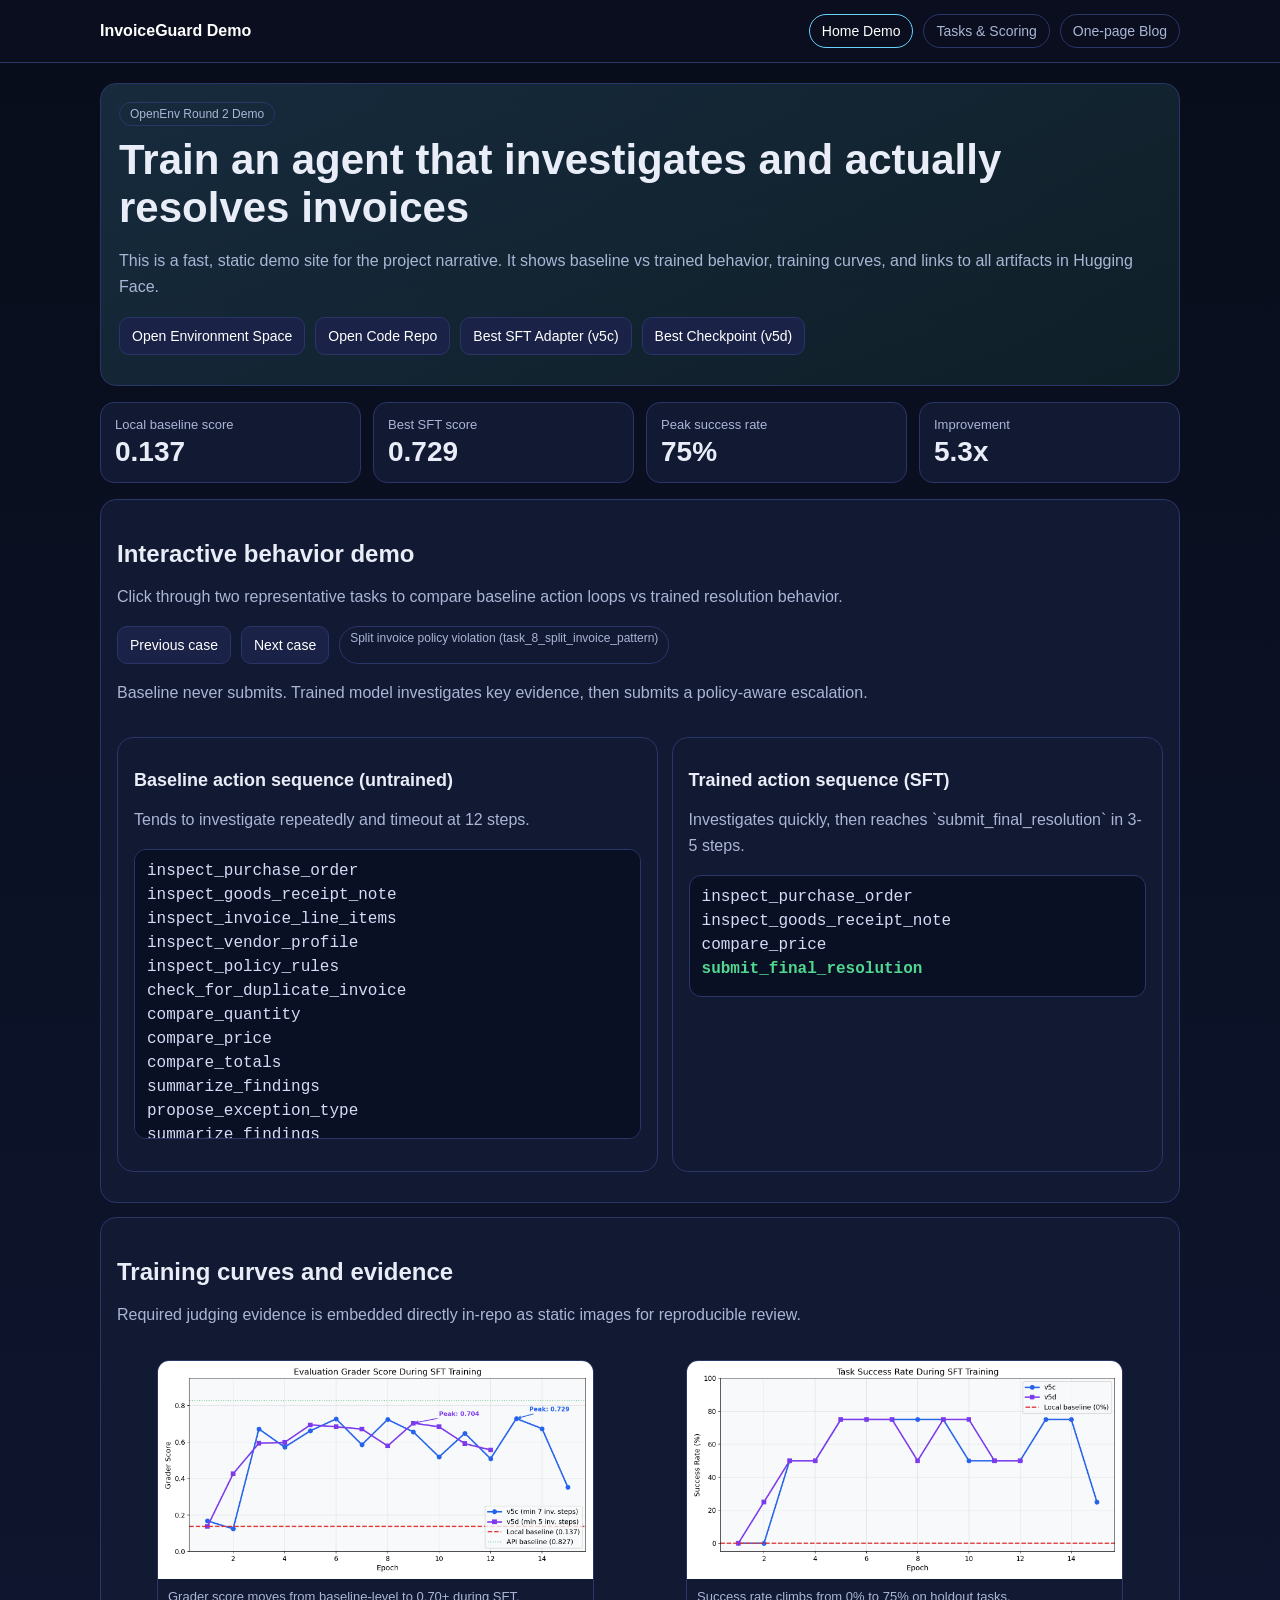
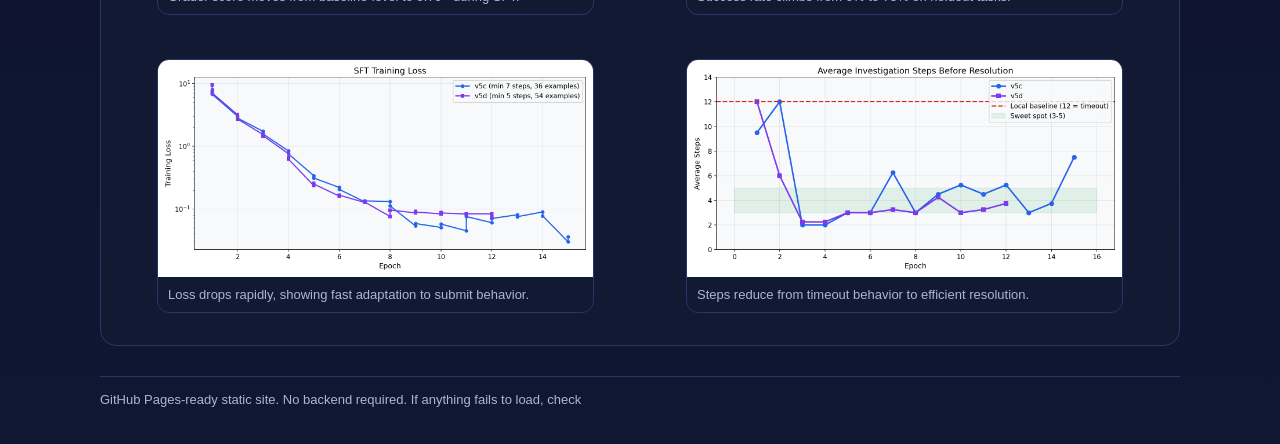
==== docs/index.html @ 2f69aa4b "Refine BLOG.md and README.md for clarity and detail - Updated `BLOG.md` to enhance the narrative on " ====
<!doctype html>
<html lang="en">
  <head>
    <meta charset="UTF-8" />
    <meta name="viewport" content="width=device-width, initial-scale=1.0" />
    <title>InvoiceGuard Demo</title>
    <link rel="stylesheet" href="./styles.css" />
  </head>
  <body>
    <nav class="nav">
      <div class="nav-inner">
        <a class="brand" href="./index.html">InvoiceGuard Demo</a>
        <div class="nav-links">
          <a href="index.html">Home Demo</a>
          <a href="tasks.html">Tasks & Scoring</a>
          <a href="blog.html">One-page Blog</a>
        </div>
      </div>
    </nav>

    <main class="container">
      <section class="hero">
        <span class="badge">OpenEnv Round 2 Demo</span>
        <h1>Train an agent that investigates and actually resolves invoices</h1>
        <p>
          This is a fast, static demo site for the project narrative. It shows baseline vs trained
          behavior, training curves, and links to all artifacts in Hugging Face.
        </p>
        <div class="demo-controls">
          <a class="btn" data-space-link target="_blank" rel="noreferrer">Open Environment Space</a>
          <a class="btn" data-code-link target="_blank" rel="noreferrer">Open Code Repo</a>
          <a class="btn" data-sft-v5c-link target="_blank" rel="noreferrer">Best SFT Adapter (v5c)</a>
          <a class="btn" data-sft-v5d-link target="_blank" rel="noreferrer">Best Checkpoint (v5d)</a>
        </div>
      </section>

      <section class="card-grid">
        <article class="metric-card">
          <div class="label">Local baseline score</div>
          <div class="value" id="baselineScore">-</div>
        </article>
        <article class="metric-card">
          <div class="label">Best SFT score</div>
          <div class="value" id="bestScore">-</div>
        </article>
        <article class="metric-card">
          <div class="label">Peak success rate</div>
          <div class="value" id="successRate">-</div>
        </article>
        <article class="metric-card">
          <div class="label">Improvement</div>
          <div class="value" id="multiplier">-</div>
        </article>
      </section>

      <section class="section-card">
        <h2>Interactive behavior demo</h2>
        <p>
          Click through two representative tasks to compare baseline action loops vs trained
          resolution behavior.
        </p>
        <div class="demo-controls">
          <button id="prevCase">Previous case</button>
          <button id="nextCase">Next case</button>
          <span class="badge" id="caseTitle">Loading...</span>
        </div>
        <p id="caseSummary"></p>
        <div class="split">
          <article class="section-card">
            <h3>Baseline action sequence (untrained)</h3>
            <p>Tends to investigate repeatedly and timeout at 12 steps.</p>
            <ol class="actions" id="baselineList"></ol>
          </article>
          <article class="section-card">
            <h3>Trained action sequence (SFT)</h3>
            <p>Investigates quickly, then reaches `submit_final_resolution` in 3-5 steps.</p>
            <ol class="actions" id="trainedList"></ol>
          </article>
        </div>
      </section>

      <section class="section-card">
        <h2>Training curves and evidence</h2>
        <p>
          Required judging evidence is embedded directly in-repo as static images for reproducible
          review.
        </p>
        <div class="img-grid">
          <figure class="img-card">
            <img src="./assets/img/sft_eval_grader_score.png" alt="SFT eval grader score curve" />
            <figcaption class="caption">Grader score moves from baseline-level to 0.70+ during SFT.</figcaption>
          </figure>
          <figure class="img-card">
            <img src="./assets/img/sft_success_rate.png" alt="SFT success rate curve" />
            <figcaption class="caption">Success rate climbs from 0% to 75% on holdout tasks.</figcaption>
          </figure>
          <figure class="img-card">
            <img src="./assets/img/sft_training_loss.png" alt="SFT training loss curve" />
            <figcaption class="caption">Loss drops rapidly, showing fast adaptation to submit behavior.</figcaption>
          </figure>
          <figure class="img-card">
            <img src="./assets/img/sft_avg_steps.png" alt="SFT average steps curve" />
            <figcaption class="caption">Steps reduce from timeout behavior to efficient resolution.</figcaption>
          </figure>
        </div>
      </section>

      <p class="footer">
        GitHub Pages-ready static site. No backend required. If anything fails to load, check
        <code id="appError"></code>
      </p>
    </main>

    <script src="./app.js"></script>
  </body>
  </html>
---- docs/styles.css ----
:root {
  --bg: #0b1020;
  --panel: #121933;
  --panel-2: #1a2347;
  --text: #e9edf7;
  --muted: #aab6d6;
  --accent: #69d2ff;
  --good: #50d890;
  --warn: #ffd166;
  --bad: #ff6b6b;
  --border: #2a3568;
}

* { box-sizing: border-box; }
body {
  margin: 0;
  font-family: Inter, Segoe UI, Roboto, Arial, sans-serif;
  background: linear-gradient(180deg, #080d1a 0%, #101733 100%);
  color: var(--text);
}

.container { max-width: 1120px; margin: 0 auto; padding: 20px; }

.nav {
  position: sticky;
  top: 0;
  z-index: 10;
  backdrop-filter: blur(6px);
  background: rgba(11, 16, 32, 0.86);
  border-bottom: 1px solid var(--border);
}
.nav-inner {
  max-width: 1120px;
  margin: 0 auto;
  padding: 14px 20px;
  display: flex;
  justify-content: space-between;
  align-items: center;
  gap: 12px;
}
.brand { font-weight: 700; color: #fff; text-decoration: none; }
.nav-links { display: flex; gap: 10px; flex-wrap: wrap; }
.nav-links a {
  color: var(--muted);
  text-decoration: none;
  border: 1px solid var(--border);
  padding: 8px 12px;
  border-radius: 999px;
  font-size: 14px;
}
.nav-links a:hover, .nav-links a.active { color: #fff; border-color: var(--accent); }

h1 { font-size: clamp(28px, 5vw, 42px); margin: 10px 0 8px; }
h2 { margin: 24px 0 10px; font-size: 24px; }
h3 { margin: 16px 0 8px; font-size: 18px; }
p { color: var(--muted); line-height: 1.65; }

.hero {
  padding: 18px;
  border: 1px solid var(--border);
  border-radius: 16px;
  background: linear-gradient(160deg, rgba(105, 210, 255, 0.15), rgba(80, 216, 144, 0.08));
}

.card-grid {
  display: grid;
  grid-template-columns: repeat(4, minmax(0, 1fr));
  gap: 12px;
  margin: 16px 0;
}
.metric-card {
  background: var(--panel);
  border: 1px solid var(--border);
  border-radius: 14px;
  padding: 14px;
}
.metric-card .label { color: var(--muted); font-size: 13px; }
.metric-card .value { font-size: 28px; font-weight: 700; margin-top: 4px; }

.section-card {
  background: var(--panel);
  border: 1px solid var(--border);
  border-radius: 16px;
  padding: 16px;
  margin: 14px 0;
}

.split {
  display: grid;
  grid-template-columns: 1.1fr 1fr;
  gap: 14px;
}

.demo-controls {
  display: flex;
  flex-wrap: wrap;
  gap: 10px;
  margin: 10px 0 12px;
}
button, .btn {
  background: var(--panel-2);
  color: #fff;
  border: 1px solid var(--border);
  border-radius: 10px;
  padding: 10px 12px;
  font-size: 14px;
  cursor: pointer;
  text-decoration: none;
}
button:hover, .btn:hover { border-color: var(--accent); }

.badge {
  display: inline-block;
  padding: 4px 10px;
  border-radius: 999px;
  font-size: 12px;
  border: 1px solid var(--border);
  color: var(--muted);
}

.actions {
  font-family: ui-monospace, SFMono-Regular, Menlo, Consolas, monospace;
  background: #0a1024;
  border: 1px solid var(--border);
  border-radius: 12px;
  padding: 12px;
  max-height: 290px;
  overflow: auto;
}
.actions li { margin-bottom: 6px; color: #d5dcf7; }
.actions li.submit { color: var(--good); font-weight: 700; }

.img-grid {
  display: grid;
  grid-template-columns: repeat(2, minmax(0, 1fr));
  gap: 12px;
}
.img-card {
  background: var(--panel);
  border: 1px solid var(--border);
  border-radius: 12px;
  overflow: hidden;
}
.img-card img { width: 100%; display: block; }
.img-card .caption { padding: 10px; font-size: 13px; color: var(--muted); }

table {
  width: 100%;
  border-collapse: collapse;
  font-size: 14px;
}
th, td {
  border-bottom: 1px solid var(--border);
  text-align: left;
  padding: 10px 8px;
}
th { color: #dbe6ff; }
td { color: var(--muted); }

.blog-content {
  background: var(--panel);
  border: 1px solid var(--border);
  border-radius: 16px;
  padding: 18px;
}
.blog-content h1, .blog-content h2, .blog-content h3 { color: #fff; }
.blog-content p, .blog-content li { color: var(--muted); line-height: 1.7; }
.blog-content code {
  background: #0a1024;
  border: 1px solid var(--border);
  border-radius: 6px;
  padding: 2px 6px;
}
.blog-content pre {
  background: #0a1024;
  border: 1px solid var(--border);
  border-radius: 10px;
  padding: 12px;
  overflow: auto;
}
.footer {
  margin-top: 30px;
  border-top: 1px solid var(--border);
  padding-top: 12px;
  color: var(--muted);
  font-size: 13px;
}

@media (max-width: 950px) {
  .card-grid { grid-template-columns: repeat(2, minmax(0, 1fr)); }
  .split { grid-template-columns: 1fr; }
  .img-grid { grid-template-columns: 1fr; }
}
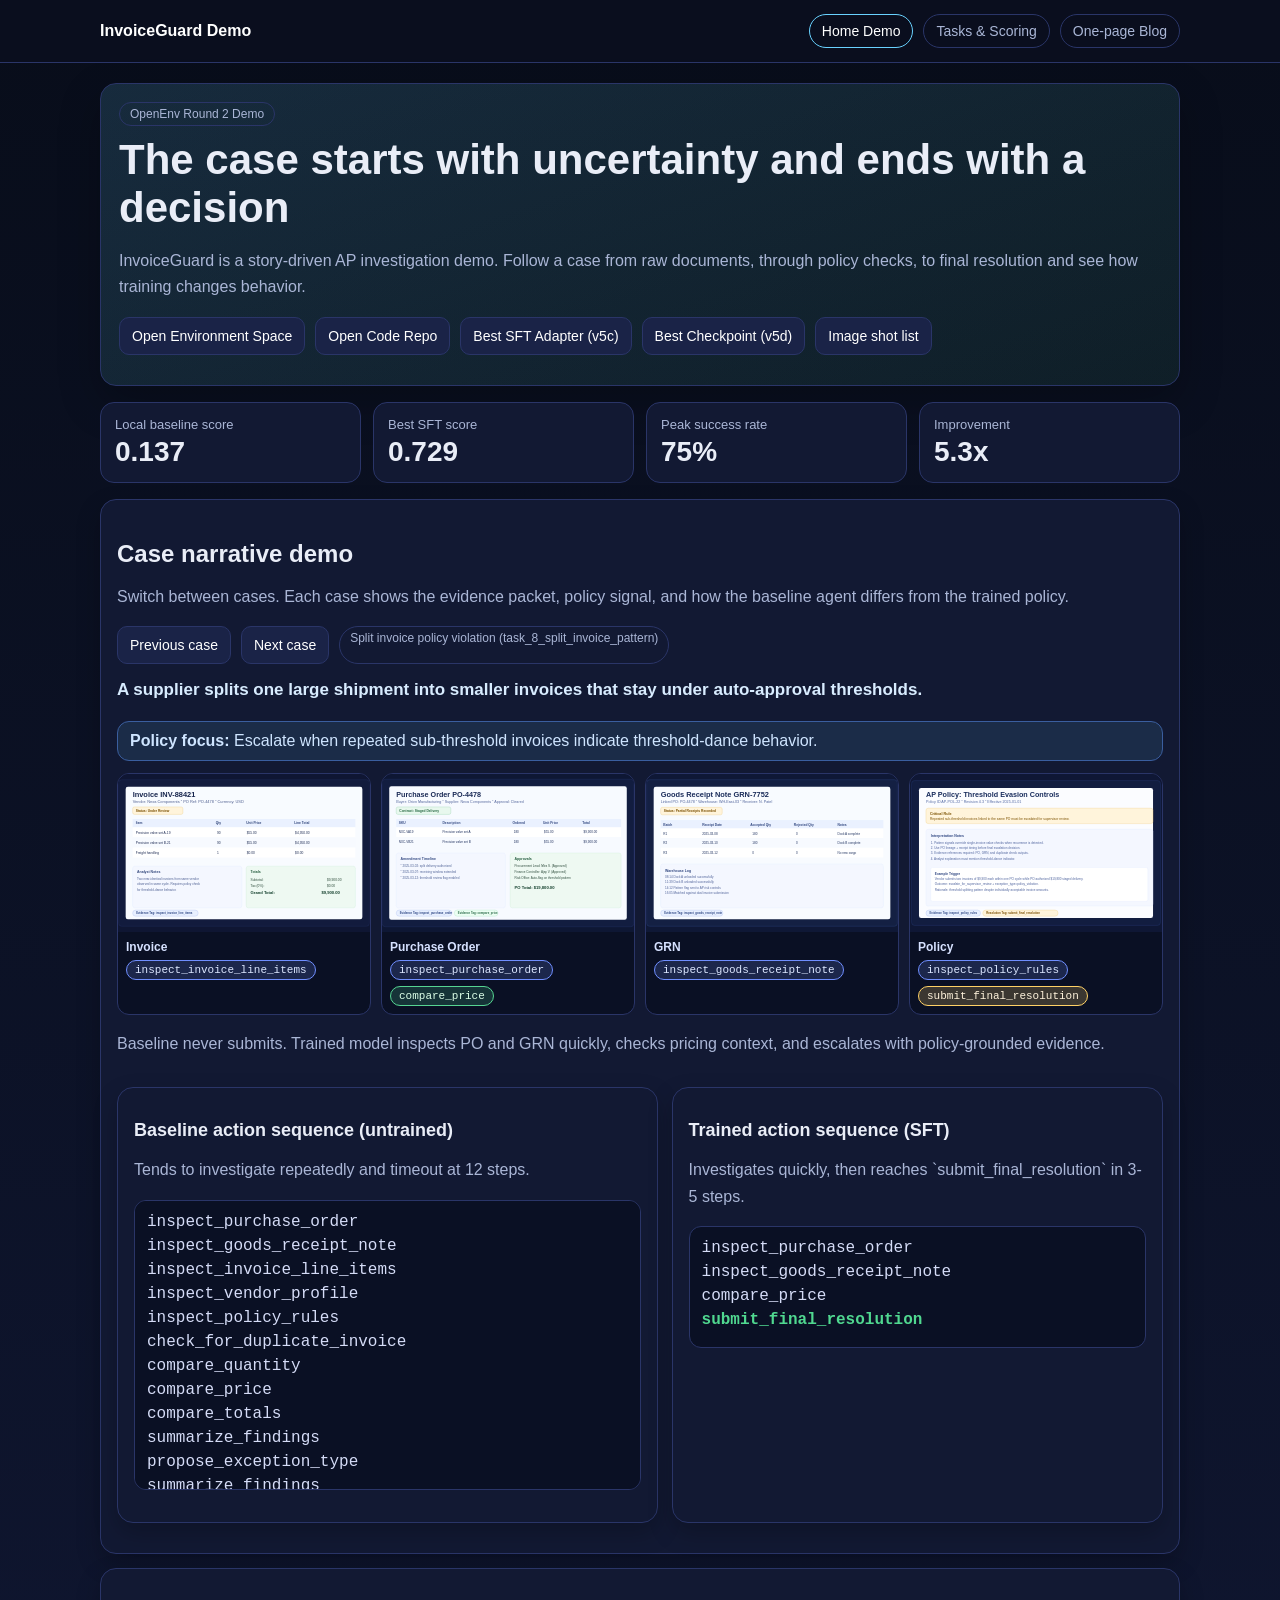
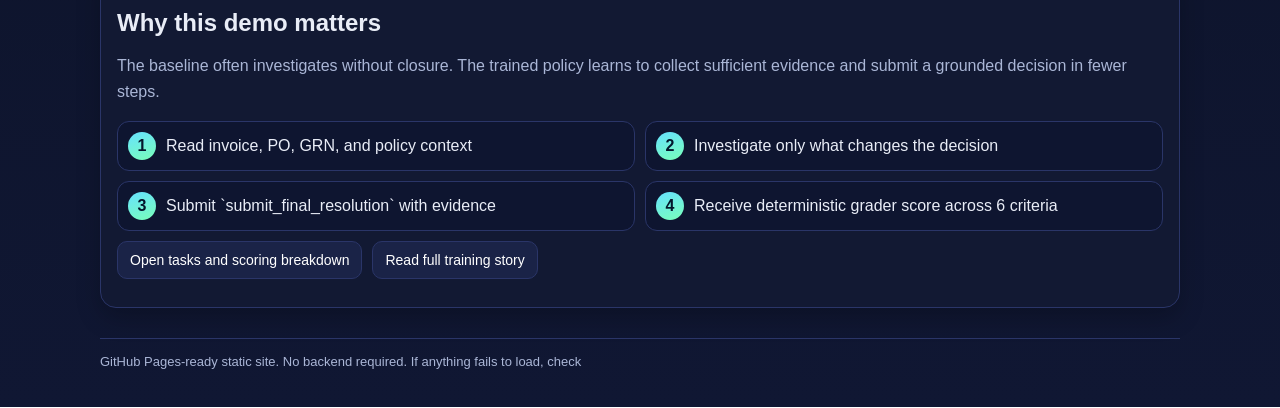
==== commit 9e32e3a6: "Update documentation and enhance demo features - Added a live demo webpage link to `BLOG.md`, `READM" ====
--- a/docs/index.html
+++ b/docs/index.html
@@ -21,16 +21,17 @@
     <main class="container">
       <section class="hero">
         <span class="badge">OpenEnv Round 2 Demo</span>
-        <h1>Train an agent that investigates and actually resolves invoices</h1>
+        <h1>The case starts with uncertainty and ends with a decision</h1>
         <p>
-          This is a fast, static demo site for the project narrative. It shows baseline vs trained
-          behavior, training curves, and links to all artifacts in Hugging Face.
+          InvoiceGuard is a story-driven AP investigation demo. Follow a case from raw documents,
+          through policy checks, to final resolution and see how training changes behavior.
         </p>
         <div class="demo-controls">
           <a class="btn" data-space-link target="_blank" rel="noreferrer">Open Environment Space</a>
           <a class="btn" data-code-link target="_blank" rel="noreferrer">Open Code Repo</a>
           <a class="btn" data-sft-v5c-link target="_blank" rel="noreferrer">Best SFT Adapter (v5c)</a>
           <a class="btn" data-sft-v5d-link target="_blank" rel="noreferrer">Best Checkpoint (v5d)</a>
+          <a class="btn" href="./ASSET_SHOTLIST.md" target="_blank" rel="noreferrer">Image shot list</a>
         </div>
       </section>
 
@@ -54,16 +55,21 @@
       </section>
 
       <section class="section-card">
-        <h2>Interactive behavior demo</h2>
+        <h2>Case narrative demo</h2>
         <p>
-          Click through two representative tasks to compare baseline action loops vs trained
-          resolution behavior.
+          Switch between cases. Each case shows the evidence packet, policy signal, and how the
+          baseline agent differs from the trained policy.
         </p>
         <div class="demo-controls">
           <button id="prevCase">Previous case</button>
           <button id="nextCase">Next case</button>
           <span class="badge" id="caseTitle">Loading...</span>
         </div>
+        <p class="story-hook" id="caseHook"></p>
+        <div class="policy-box">
+          <strong>Policy focus:</strong> <span id="policyRule"></span>
+        </div>
+        <div class="doc-gallery" id="docGallery"></div>
         <p id="caseSummary"></p>
         <div class="split">
           <article class="section-card">
@@ -80,28 +86,20 @@
       </section>
 
       <section class="section-card">
-        <h2>Training curves and evidence</h2>
+        <h2>Why this demo matters</h2>
         <p>
-          Required judging evidence is embedded directly in-repo as static images for reproducible
-          review.
+          The baseline often investigates without closure. The trained policy learns to collect
+          sufficient evidence and submit a grounded decision in fewer steps.
         </p>
-        <div class="img-grid">
-          <figure class="img-card">
-            <img src="./assets/img/sft_eval_grader_score.png" alt="SFT eval grader score curve" />
-            <figcaption class="caption">Grader score moves from baseline-level to 0.70+ during SFT.</figcaption>
-          </figure>
-          <figure class="img-card">
-            <img src="./assets/img/sft_success_rate.png" alt="SFT success rate curve" />
-            <figcaption class="caption">Success rate climbs from 0% to 75% on holdout tasks.</figcaption>
-          </figure>
-          <figure class="img-card">
-            <img src="./assets/img/sft_training_loss.png" alt="SFT training loss curve" />
-            <figcaption class="caption">Loss drops rapidly, showing fast adaptation to submit behavior.</figcaption>
-          </figure>
-          <figure class="img-card">
-            <img src="./assets/img/sft_avg_steps.png" alt="SFT average steps curve" />
-            <figcaption class="caption">Steps reduce from timeout behavior to efficient resolution.</figcaption>
-          </figure>
+        <div class="story-steps">
+          <div class="story-step"><span>1</span><div>Read invoice, PO, GRN, and policy context</div></div>
+          <div class="story-step"><span>2</span><div>Investigate only what changes the decision</div></div>
+          <div class="story-step"><span>3</span><div>Submit `submit_final_resolution` with evidence</div></div>
+          <div class="story-step"><span>4</span><div>Receive deterministic grader score across 6 criteria</div></div>
+        </div>
+        <div class="demo-controls">
+          <a class="btn" href="./tasks.html">Open tasks and scoring breakdown</a>
+          <a class="btn" href="./blog.html">Read full training story</a>
         </div>
       </section>
 
--- a/docs/styles.css
+++ b/docs/styles.css
@@ -60,6 +60,7 @@
   border: 1px solid var(--border);
   border-radius: 16px;
   background: linear-gradient(160deg, rgba(105, 210, 255, 0.15), rgba(80, 216, 144, 0.08));
+  box-shadow: 0 16px 40px rgba(0, 0, 0, 0.25);
 }
 
 .card-grid {
@@ -83,6 +84,7 @@
   border-radius: 16px;
   padding: 16px;
   margin: 14px 0;
+  box-shadow: 0 10px 24px rgba(0, 0, 0, 0.22);
 }
 
 .split {
@@ -129,6 +131,107 @@
 }
 .actions li { margin-bottom: 6px; color: #d5dcf7; }
 .actions li.submit { color: var(--good); font-weight: 700; }
+
+.story-hook {
+  margin-top: 8px;
+  color: #d8ecff;
+  font-size: 17px;
+  font-weight: 600;
+}
+
+.policy-box {
+  background: rgba(105, 210, 255, 0.1);
+  border: 1px solid #3a5e9f;
+  border-radius: 12px;
+  padding: 10px 12px;
+  margin: 10px 0 12px;
+  color: #cfe5ff;
+}
+
+.doc-gallery {
+  display: grid;
+  grid-template-columns: repeat(4, minmax(0, 1fr));
+  gap: 10px;
+  margin: 10px 0 12px;
+}
+.doc-card {
+  margin: 0;
+  border: 1px solid var(--border);
+  border-radius: 12px;
+  overflow: hidden;
+  background: #0a1024;
+}
+.doc-card img {
+  width: 100%;
+  aspect-ratio: 16/10;
+  object-fit: cover;
+  display: block;
+}
+.doc-card figcaption {
+  padding: 8px;
+  color: #c6d3ff;
+  font-size: 12px;
+  display: grid;
+  gap: 6px;
+}
+.doc-label {
+  color: #d6e1ff;
+  font-weight: 600;
+}
+.evidence-tag-wrap {
+  display: flex;
+  flex-wrap: wrap;
+  gap: 6px;
+}
+.evidence-pill {
+  display: inline-flex;
+  align-items: center;
+  border-radius: 999px;
+  border: 1px solid;
+  padding: 3px 8px;
+  font-size: 11px;
+  font-family: ui-monospace, SFMono-Regular, Menlo, Consolas, monospace;
+}
+.evidence-pill.inspect {
+  color: #dce7ff;
+  background: rgba(113, 146, 255, 0.18);
+  border-color: #6f8eff;
+}
+.evidence-pill.compare {
+  color: #dcffe8;
+  background: rgba(80, 216, 144, 0.18);
+  border-color: #56d592;
+}
+.evidence-pill.submit {
+  color: #fff3dc;
+  background: rgba(255, 209, 102, 0.2);
+  border-color: #ffd166;
+}
+
+.story-steps {
+  display: grid;
+  grid-template-columns: repeat(2, minmax(0, 1fr));
+  gap: 10px;
+}
+.story-step {
+  display: flex;
+  align-items: center;
+  gap: 10px;
+  padding: 10px;
+  border-radius: 12px;
+  border: 1px solid var(--border);
+  background: #0e1530;
+}
+.story-step span {
+  width: 28px;
+  height: 28px;
+  border-radius: 50%;
+  display: inline-grid;
+  place-items: center;
+  font-weight: 700;
+  color: #03162c;
+  background: linear-gradient(160deg, #66e1ff, #79ffb9);
+}
 
 .img-grid {
   display: grid;
@@ -190,4 +293,6 @@
   .card-grid { grid-template-columns: repeat(2, minmax(0, 1fr)); }
   .split { grid-template-columns: 1fr; }
   .img-grid { grid-template-columns: 1fr; }
-}
+  .doc-gallery { grid-template-columns: repeat(2, minmax(0, 1fr)); }
+  .story-steps { grid-template-columns: 1fr; }
+}
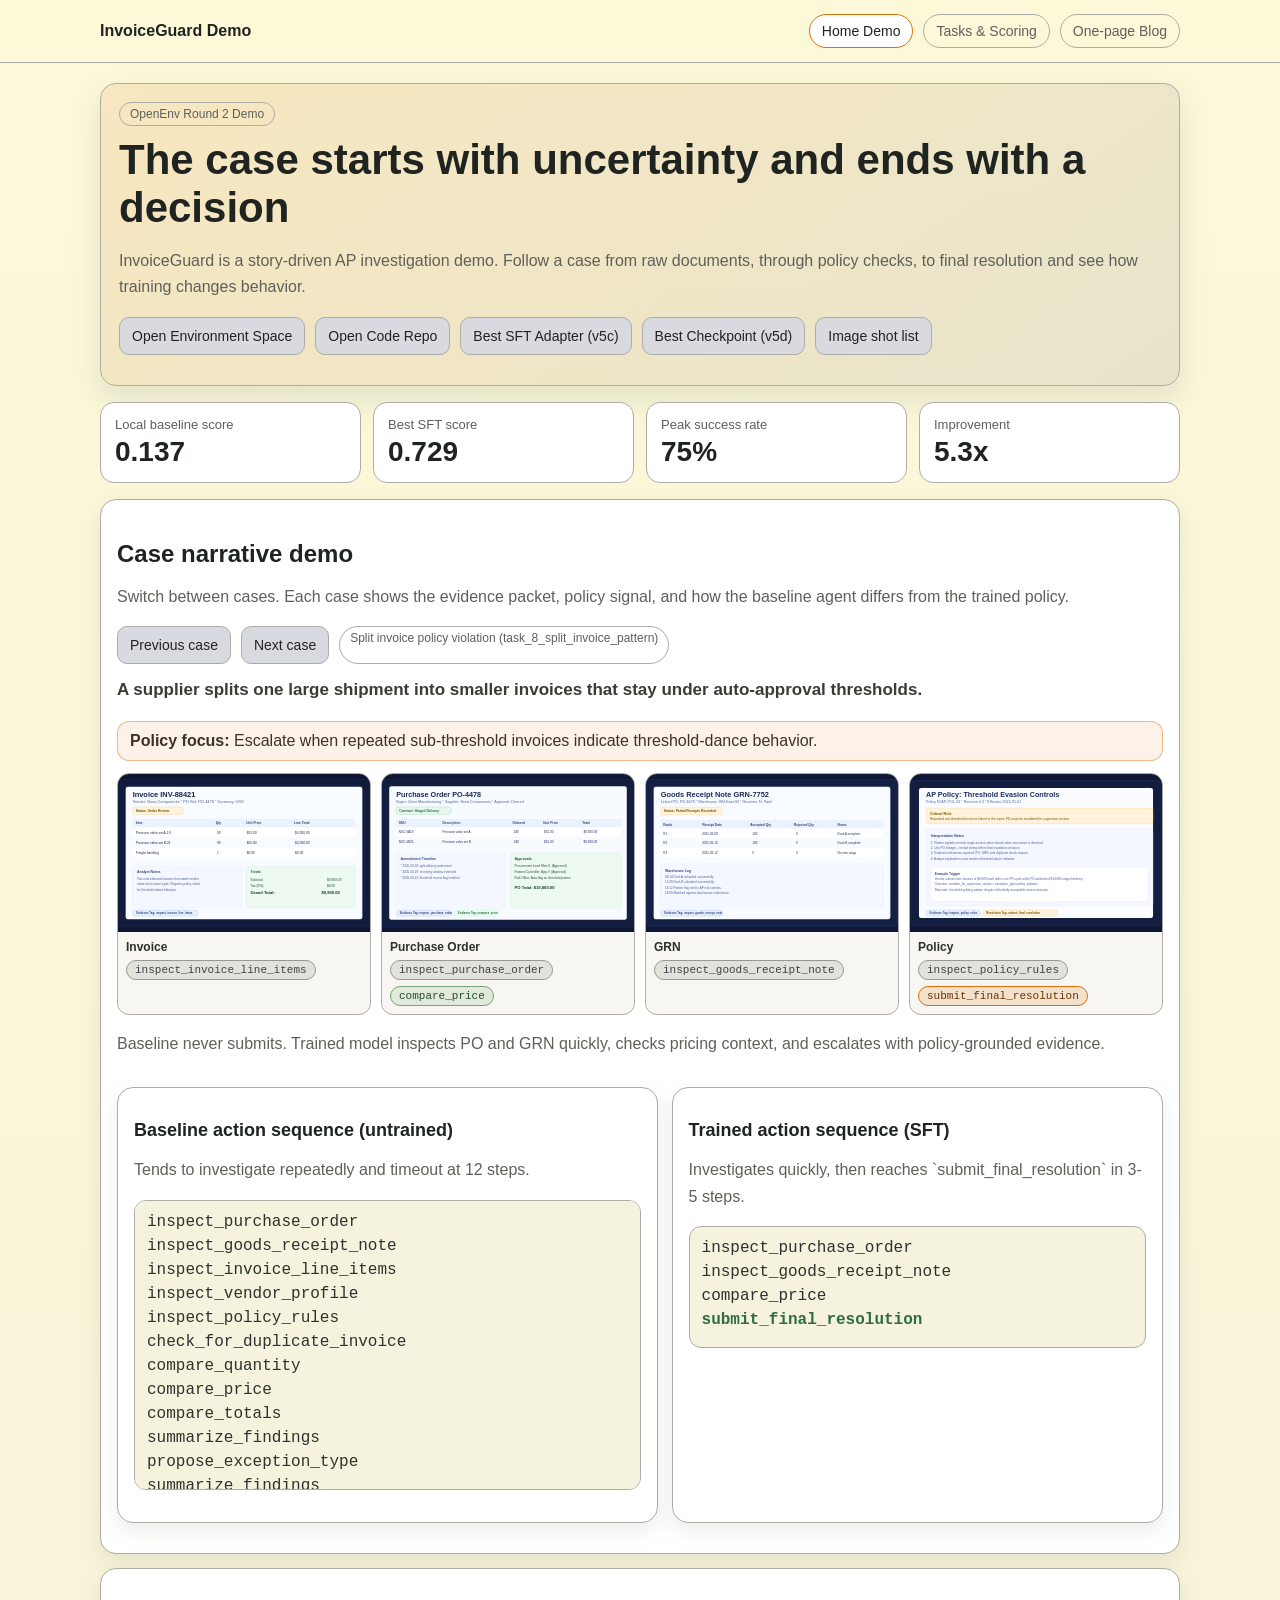
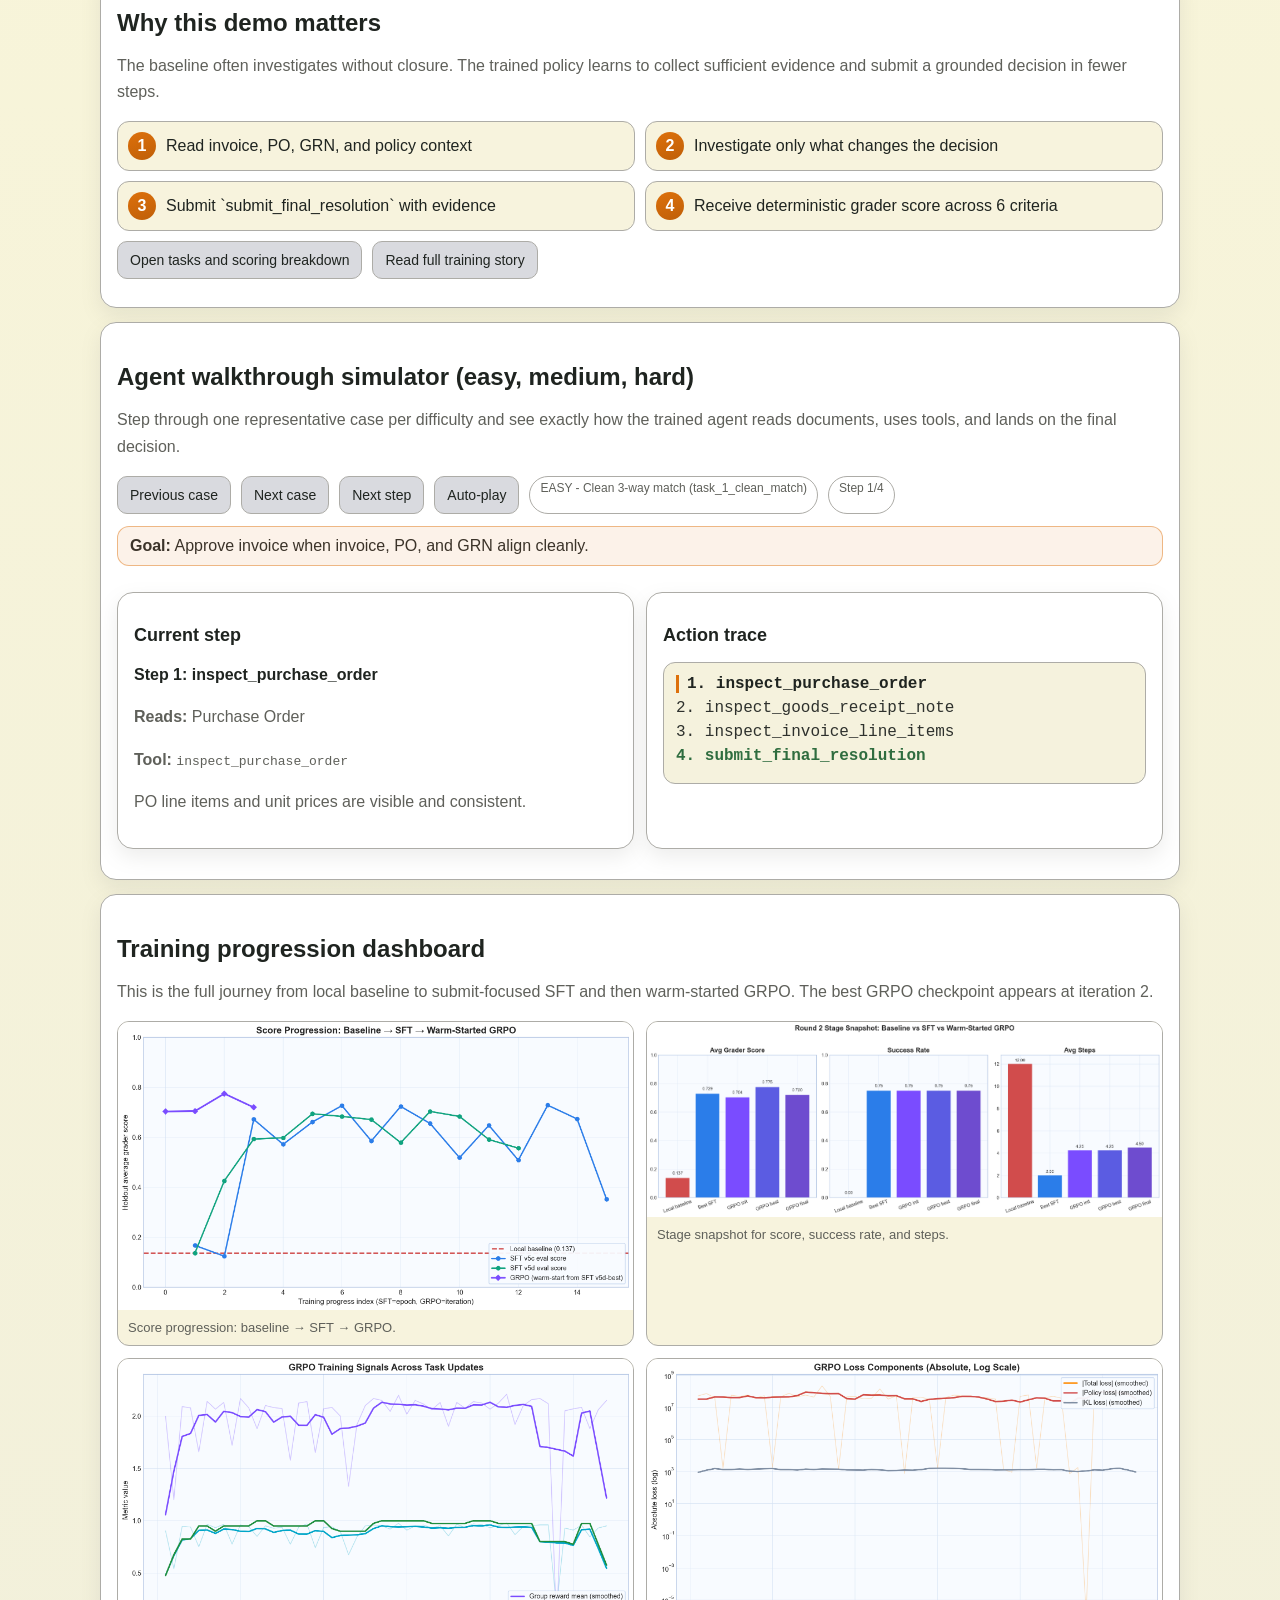
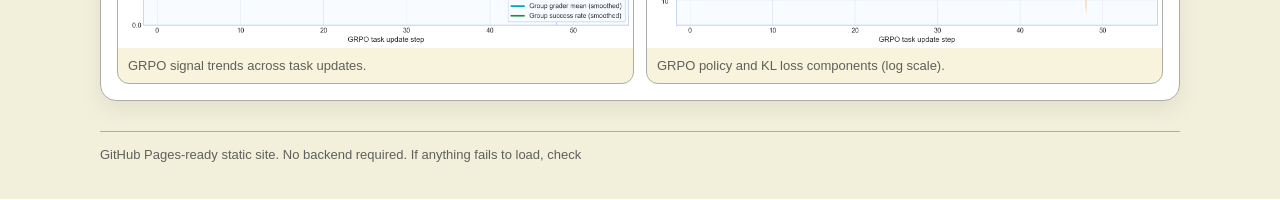
==== commit 9cf46ec4: "Enhance documentation and add simulator features - Updated `BLOG.md` and `README.md` to include deta" ====
--- a/docs/index.html
+++ b/docs/index.html
@@ -103,6 +103,62 @@
         </div>
       </section>
 
+      <section class="section-card">
+        <h2>Agent walkthrough simulator (easy, medium, hard)</h2>
+        <p>
+          Step through one representative case per difficulty and see exactly how the trained agent
+          reads documents, uses tools, and lands on the final decision.
+        </p>
+        <div class="demo-controls">
+          <button id="prevSimCase">Previous case</button>
+          <button id="nextSimCase">Next case</button>
+          <button id="nextSimStep">Next step</button>
+          <button id="toggleSimAutoplay">Auto-play</button>
+          <span class="badge" id="simCaseTitle">Loading simulator...</span>
+          <span class="badge" id="simStepProgress">Step 0/0</span>
+        </div>
+        <div class="policy-box"><strong>Goal:</strong> <span id="simGoal"></span></div>
+        <div class="sim-layout">
+          <article class="section-card">
+            <h3>Current step</h3>
+            <p class="sim-step-head" id="simStepHead"></p>
+            <p><strong>Reads:</strong> <span id="simReads"></span></p>
+            <p><strong>Tool:</strong> <code id="simTool"></code></p>
+            <p id="simResult"></p>
+          </article>
+          <article class="section-card">
+            <h3>Action trace</h3>
+            <ol class="actions" id="simTrace"></ol>
+          </article>
+        </div>
+      </section>
+
+      <section class="section-card">
+        <h2>Training progression dashboard</h2>
+        <p>
+          This is the full journey from local baseline to submit-focused SFT and then warm-started
+          GRPO. The best GRPO checkpoint appears at iteration 2.
+        </p>
+        <div class="plot-grid">
+          <article class="plot-card">
+            <img src="./assets/img/round2_progression_eval_score.png" alt="Baseline SFT GRPO score progression" />
+            <div class="caption">Score progression: baseline → SFT → GRPO.</div>
+          </article>
+          <article class="plot-card">
+            <img src="./assets/img/round2_stage_comparison.png" alt="Stage comparison chart" />
+            <div class="caption">Stage snapshot for score, success rate, and steps.</div>
+          </article>
+          <article class="plot-card">
+            <img src="./assets/img/round2_grpo_training_signals.png" alt="GRPO training signals" />
+            <div class="caption">GRPO signal trends across task updates.</div>
+          </article>
+          <article class="plot-card">
+            <img src="./assets/img/round2_grpo_loss_components_log.png" alt="GRPO loss components" />
+            <div class="caption">GRPO policy and KL loss components (log scale).</div>
+          </article>
+        </div>
+      </section>
+
       <p class="footer">
         GitHub Pages-ready static site. No backend required. If anything fails to load, check
         <code id="appError"></code>
--- a/docs/styles.css
+++ b/docs/styles.css
@@ -1,21 +1,22 @@
 :root {
-  --bg: #0b1020;
-  --panel: #121933;
-  --panel-2: #1a2347;
-  --text: #e9edf7;
-  --muted: #aab6d6;
-  --accent: #69d2ff;
-  --good: #50d890;
-  --warn: #ffd166;
-  --bad: #ff6b6b;
-  --border: #2a3568;
+  --bg: #fcf8d8;
+  --panel: #ffffff;
+  --panel-2: #d9dadf;
+  --text: #1f2420;
+  --muted: #5f605a;
+  --accent: #dd700b;
+  --good: #2f6d3f;
+  --warn: #c56a10;
+  --bad: #b6472d;
+  --border: #adaca7;
+  --soft: #7c7d75;
 }
 
 * { box-sizing: border-box; }
 body {
   margin: 0;
   font-family: Inter, Segoe UI, Roboto, Arial, sans-serif;
-  background: linear-gradient(180deg, #080d1a 0%, #101733 100%);
+  background: linear-gradient(180deg, #fcf8d8 0%, #f2f0db 100%);
   color: var(--text);
 }
 
@@ -26,7 +27,7 @@
   top: 0;
   z-index: 10;
   backdrop-filter: blur(6px);
-  background: rgba(11, 16, 32, 0.86);
+  background: rgba(252, 248, 216, 0.92);
   border-bottom: 1px solid var(--border);
 }
 .nav-inner {
@@ -38,7 +39,7 @@
   align-items: center;
   gap: 12px;
 }
-.brand { font-weight: 700; color: #fff; text-decoration: none; }
+.brand { font-weight: 700; color: var(--text); text-decoration: none; }
 .nav-links { display: flex; gap: 10px; flex-wrap: wrap; }
 .nav-links a {
   color: var(--muted);
@@ -48,7 +49,7 @@
   border-radius: 999px;
   font-size: 14px;
 }
-.nav-links a:hover, .nav-links a.active { color: #fff; border-color: var(--accent); }
+.nav-links a:hover, .nav-links a.active { color: var(--text); border-color: var(--accent); background: #fff; }
 
 h1 { font-size: clamp(28px, 5vw, 42px); margin: 10px 0 8px; }
 h2 { margin: 24px 0 10px; font-size: 24px; }
@@ -59,8 +60,8 @@
   padding: 18px;
   border: 1px solid var(--border);
   border-radius: 16px;
-  background: linear-gradient(160deg, rgba(105, 210, 255, 0.15), rgba(80, 216, 144, 0.08));
-  box-shadow: 0 16px 40px rgba(0, 0, 0, 0.25);
+  background: linear-gradient(145deg, rgba(221, 112, 11, 0.12), rgba(173, 172, 167, 0.25));
+  box-shadow: 0 14px 30px rgba(124, 125, 117, 0.18);
 }
 
 .card-grid {
@@ -84,7 +85,7 @@
   border-radius: 16px;
   padding: 16px;
   margin: 14px 0;
-  box-shadow: 0 10px 24px rgba(0, 0, 0, 0.22);
+  box-shadow: 0 8px 20px rgba(124, 125, 117, 0.14);
 }
 
 .split {
@@ -101,7 +102,7 @@
 }
 button, .btn {
   background: var(--panel-2);
-  color: #fff;
+  color: var(--text);
   border: 1px solid var(--border);
   border-radius: 10px;
   padding: 10px 12px;
@@ -109,7 +110,12 @@
   cursor: pointer;
   text-decoration: none;
 }
-button:hover, .btn:hover { border-color: var(--accent); }
+button:hover, .btn:hover { border-color: var(--accent); background: #fff; }
+button.autoplay-on {
+  background: var(--accent);
+  color: #fff;
+  border-color: #b85d07;
+}
 
 .badge {
   display: inline-block;
@@ -122,30 +128,30 @@
 
 .actions {
   font-family: ui-monospace, SFMono-Regular, Menlo, Consolas, monospace;
-  background: #0a1024;
+  background: #f5f2dd;
   border: 1px solid var(--border);
   border-radius: 12px;
   padding: 12px;
   max-height: 290px;
   overflow: auto;
 }
-.actions li { margin-bottom: 6px; color: #d5dcf7; }
+.actions li { margin-bottom: 6px; color: #2e312d; }
 .actions li.submit { color: var(--good); font-weight: 700; }
 
 .story-hook {
   margin-top: 8px;
-  color: #d8ecff;
+  color: #3a3d37;
   font-size: 17px;
   font-weight: 600;
 }
 
 .policy-box {
-  background: rgba(105, 210, 255, 0.1);
-  border: 1px solid #3a5e9f;
+  background: rgba(221, 112, 11, 0.09);
+  border: 1px solid rgba(221, 112, 11, 0.45);
   border-radius: 12px;
   padding: 10px 12px;
   margin: 10px 0 12px;
-  color: #cfe5ff;
+  color: #3b3329;
 }
 
 .doc-gallery {
@@ -159,7 +165,7 @@
   border: 1px solid var(--border);
   border-radius: 12px;
   overflow: hidden;
-  background: #0a1024;
+  background: #f7f6f2;
 }
 .doc-card img {
   width: 100%;
@@ -169,13 +175,13 @@
 }
 .doc-card figcaption {
   padding: 8px;
-  color: #c6d3ff;
+  color: #444741;
   font-size: 12px;
   display: grid;
   gap: 6px;
 }
 .doc-label {
-  color: #d6e1ff;
+  color: #2d302b;
   font-weight: 600;
 }
 .evidence-tag-wrap {
@@ -193,19 +199,19 @@
   font-family: ui-monospace, SFMono-Regular, Menlo, Consolas, monospace;
 }
 .evidence-pill.inspect {
-  color: #dce7ff;
-  background: rgba(113, 146, 255, 0.18);
-  border-color: #6f8eff;
+  color: #3d4047;
+  background: rgba(173, 172, 167, 0.28);
+  border-color: #989792;
 }
 .evidence-pill.compare {
-  color: #dcffe8;
-  background: rgba(80, 216, 144, 0.18);
-  border-color: #56d592;
+  color: #224e2d;
+  background: rgba(120, 164, 115, 0.18);
+  border-color: #7aa273;
 }
 .evidence-pill.submit {
-  color: #fff3dc;
-  background: rgba(255, 209, 102, 0.2);
-  border-color: #ffd166;
+  color: #6b3300;
+  background: rgba(221, 112, 11, 0.16);
+  border-color: #dd700b;
 }
 
 .story-steps {
@@ -220,7 +226,7 @@
   padding: 10px;
   border-radius: 12px;
   border: 1px solid var(--border);
-  background: #0e1530;
+  background: #f7f3dd;
 }
 .story-step span {
   width: 28px;
@@ -229,8 +235,8 @@
   display: inline-grid;
   place-items: center;
   font-weight: 700;
-  color: #03162c;
-  background: linear-gradient(160deg, #66e1ff, #79ffb9);
+  color: #fff;
+  background: linear-gradient(160deg, #dd700b, #bf5f08);
 }
 
 .img-grid {
@@ -257,7 +263,7 @@
   text-align: left;
   padding: 10px 8px;
 }
-th { color: #dbe6ff; }
+th { color: #2d302b; }
 td { color: var(--muted); }
 
 .blog-content {
@@ -266,16 +272,16 @@
   border-radius: 16px;
   padding: 18px;
 }
-.blog-content h1, .blog-content h2, .blog-content h3 { color: #fff; }
+.blog-content h1, .blog-content h2, .blog-content h3 { color: var(--text); }
 .blog-content p, .blog-content li { color: var(--muted); line-height: 1.7; }
 .blog-content code {
-  background: #0a1024;
+  background: #f5f2dd;
   border: 1px solid var(--border);
   border-radius: 6px;
   padding: 2px 6px;
 }
 .blog-content pre {
-  background: #0a1024;
+  background: #f5f2dd;
   border: 1px solid var(--border);
   border-radius: 10px;
   padding: 12px;
@@ -289,10 +295,50 @@
   font-size: 13px;
 }
 
+.plot-grid {
+  display: grid;
+  grid-template-columns: repeat(2, minmax(0, 1fr));
+  gap: 12px;
+  margin-top: 10px;
+}
+.plot-card {
+  background: #f7f3dd;
+  border: 1px solid var(--border);
+  border-radius: 12px;
+  overflow: hidden;
+}
+.plot-card img {
+  width: 100%;
+  display: block;
+}
+.plot-card .caption {
+  padding: 10px;
+  font-size: 13px;
+  color: var(--muted);
+}
+
+.sim-layout {
+  display: grid;
+  grid-template-columns: 1fr 1fr;
+  gap: 12px;
+}
+.sim-step-head {
+  color: var(--text);
+  font-weight: 700;
+}
+.actions li.active-step {
+  border-left: 3px solid var(--accent);
+  padding-left: 8px;
+  color: var(--text);
+  font-weight: 700;
+}
+
 @media (max-width: 950px) {
   .card-grid { grid-template-columns: repeat(2, minmax(0, 1fr)); }
   .split { grid-template-columns: 1fr; }
   .img-grid { grid-template-columns: 1fr; }
+  .plot-grid { grid-template-columns: 1fr; }
+  .sim-layout { grid-template-columns: 1fr; }
   .doc-gallery { grid-template-columns: repeat(2, minmax(0, 1fr)); }
   .story-steps { grid-template-columns: 1fr; }
 }
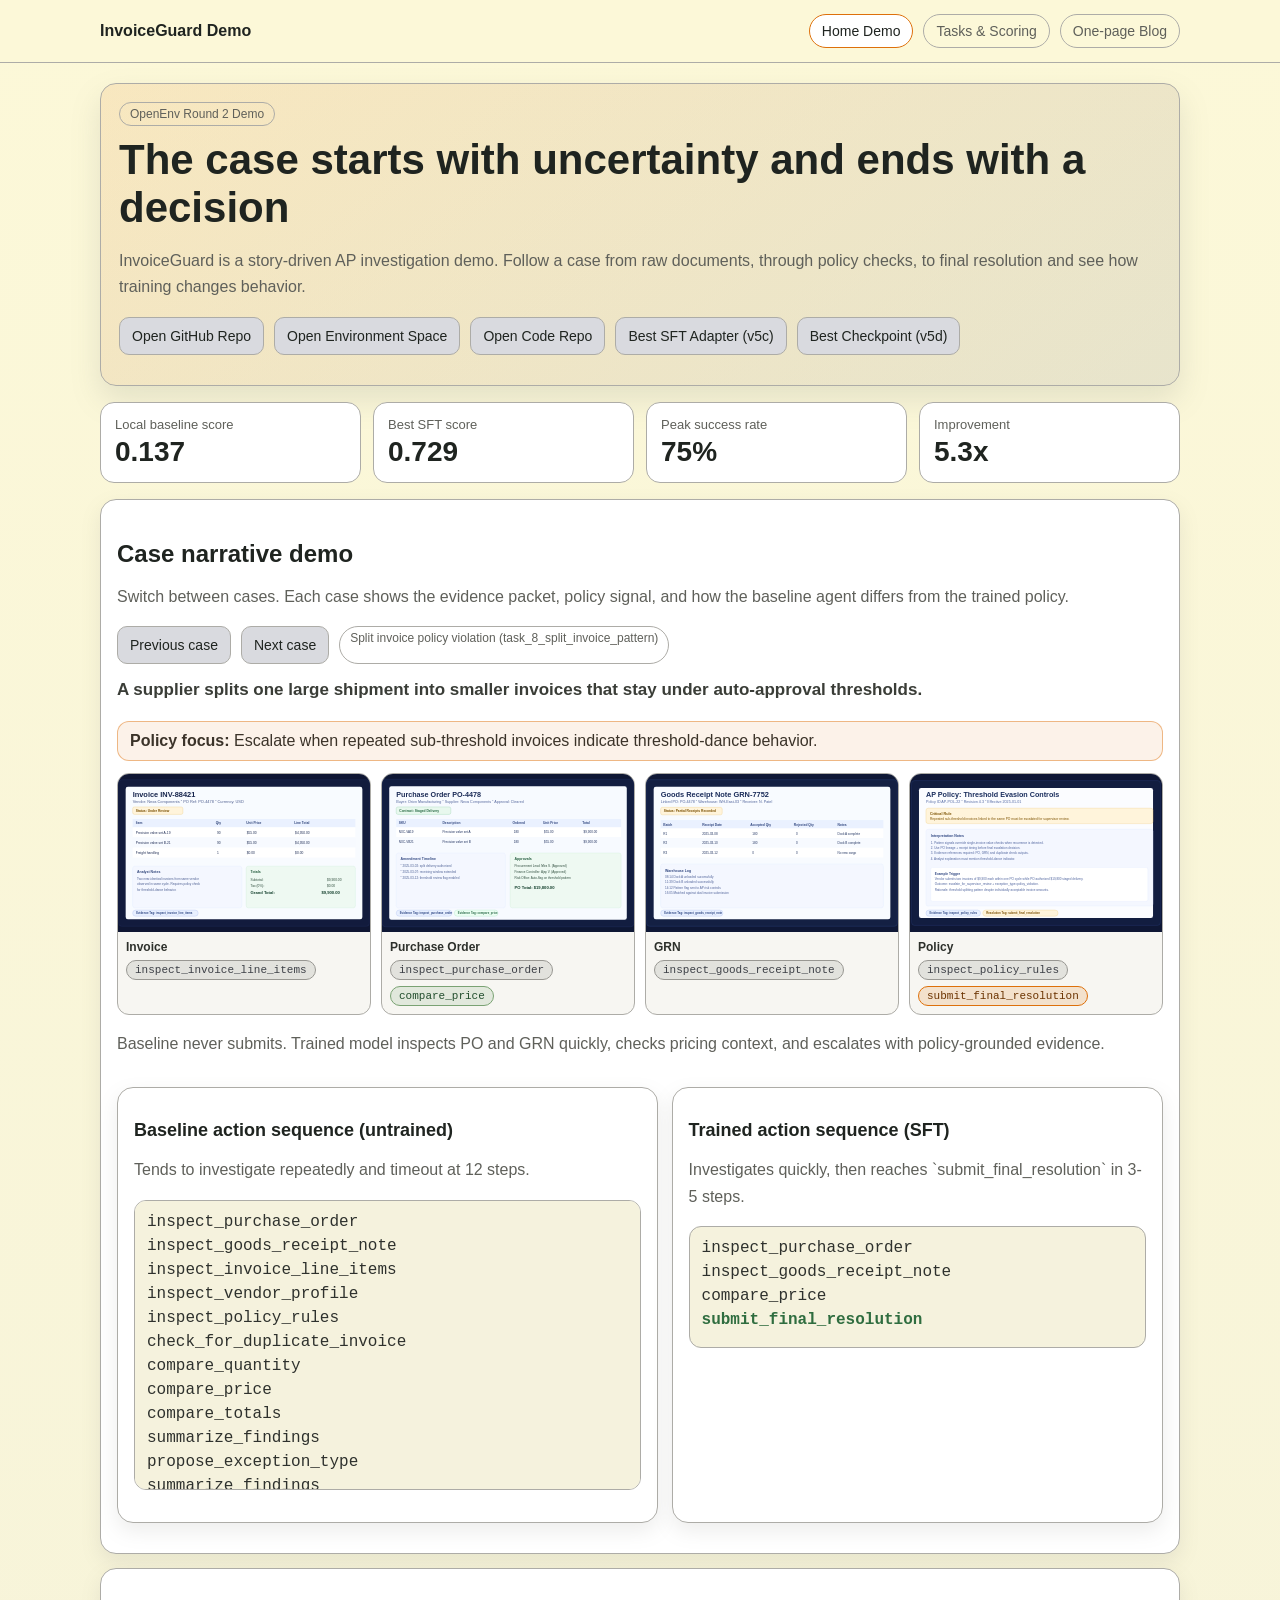
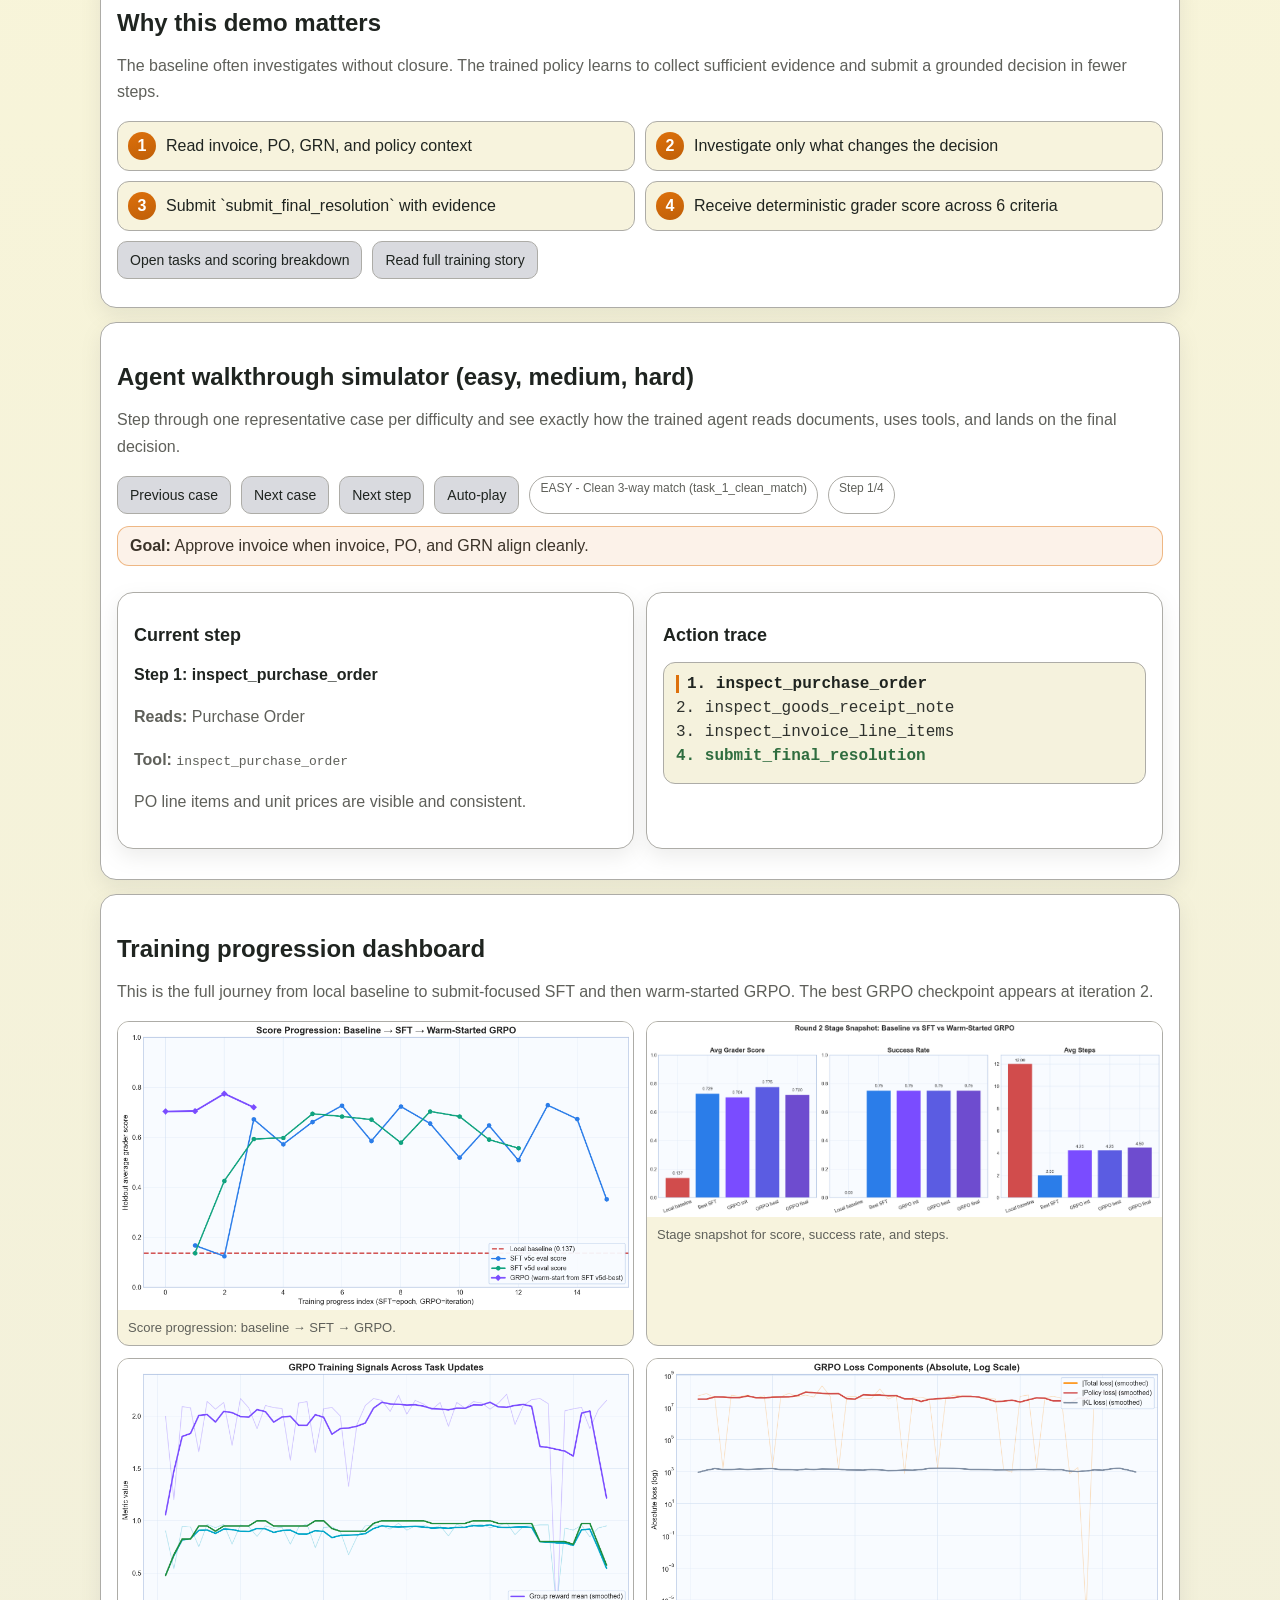
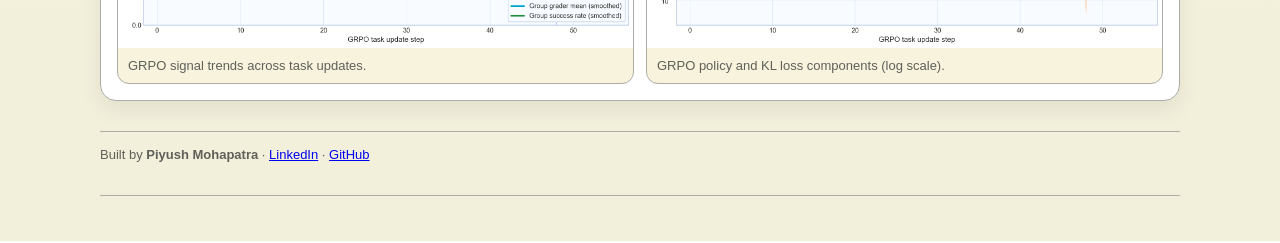
==== commit 3781f7e4: "Enhance Markdown handling and update project links - Introduced a `normalizeMarkdownPath` function i" ====
--- a/docs/index.html
+++ b/docs/index.html
@@ -27,11 +27,11 @@
           through policy checks, to final resolution and see how training changes behavior.
         </p>
         <div class="demo-controls">
+          <a class="btn" data-repo-link target="_blank" rel="noreferrer">Open GitHub Repo</a>
           <a class="btn" data-space-link target="_blank" rel="noreferrer">Open Environment Space</a>
           <a class="btn" data-code-link target="_blank" rel="noreferrer">Open Code Repo</a>
           <a class="btn" data-sft-v5c-link target="_blank" rel="noreferrer">Best SFT Adapter (v5c)</a>
           <a class="btn" data-sft-v5d-link target="_blank" rel="noreferrer">Best Checkpoint (v5d)</a>
-          <a class="btn" href="./ASSET_SHOTLIST.md" target="_blank" rel="noreferrer">Image shot list</a>
         </div>
       </section>
 
@@ -160,9 +160,11 @@
       </section>
 
       <p class="footer">
-        GitHub Pages-ready static site. No backend required. If anything fails to load, check
-        <code id="appError"></code>
+        Built by <strong>Piyush Mohapatra</strong> ·
+        <a href="https://www.linkedin.com/in/mohapatra-piyush" target="_blank" rel="noreferrer">LinkedIn</a> ·
+        <a href="https://github.com/piyush-mk/" target="_blank" rel="noreferrer">GitHub</a>
       </p>
+      <p class="footer"><code id="appError"></code></p>
     </main>
 
     <script src="./app.js"></script>
